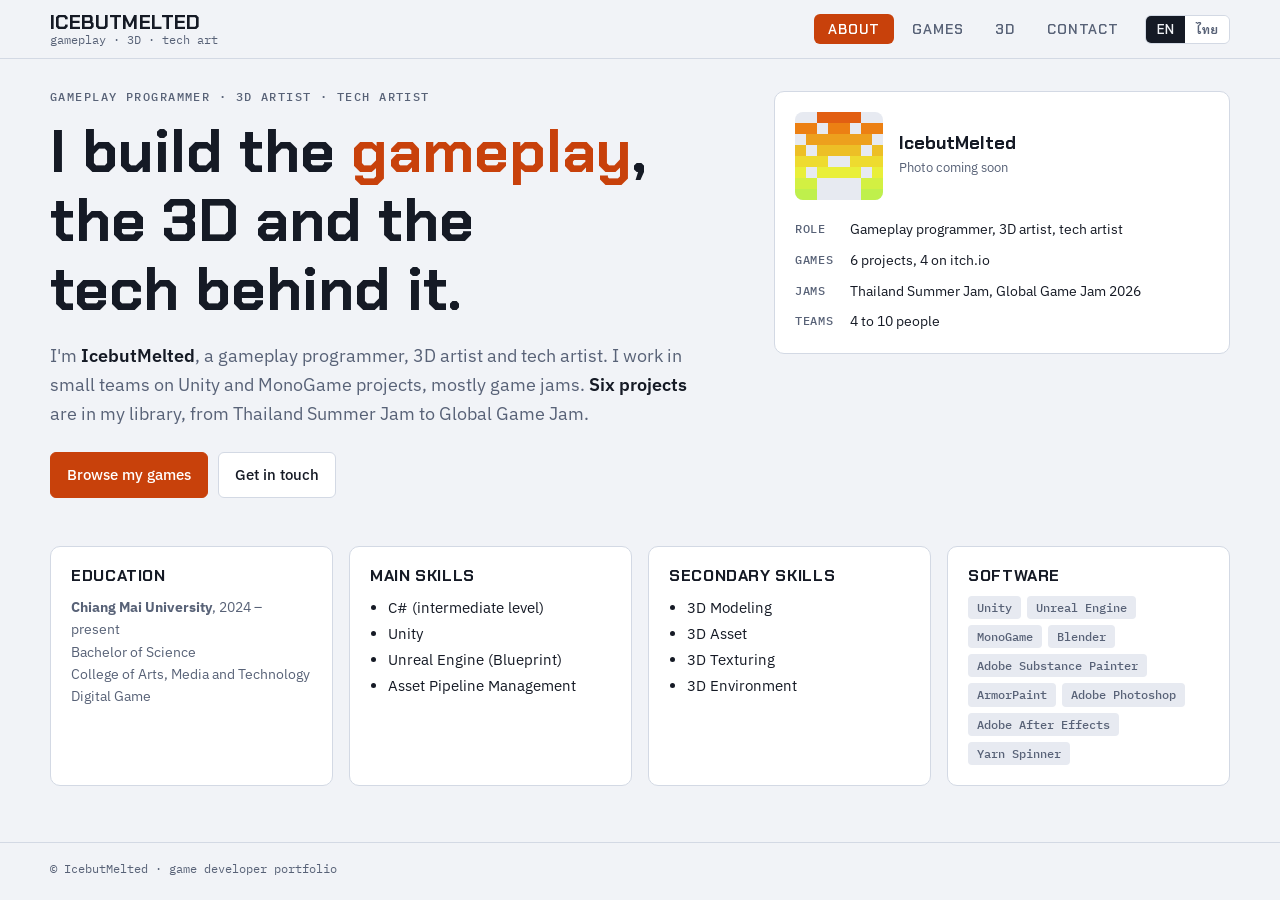
==== index.html @ e3dd101d "Add portfolio site Co-Authored-By: Claude Opus 5.5 <noreply@anthropic.com>" ====
<!doctype html>
<html lang="en">
<head>
<meta charset="utf-8">
<meta name="viewport" content="width=device-width, initial-scale=1, viewport-fit=cover">
<title>IcebutMelted | Game Developer Portfolio</title>
<meta name="description" content="Portfolio of IcebutMelted: gameplay programmer, 3D artist and tech artist.">
<link rel="preconnect" href="https://fonts.googleapis.com">
<link rel="stylesheet" href="https://fonts.googleapis.com/css2?family=Chakra+Petch:wght@500;600;700&family=IBM+Plex+Sans:wght@400;500;600&family=IBM+Plex+Sans+Thai:wght@400;500;600&family=IBM+Plex+Mono:wght@400;500&display=swap">
<link rel="stylesheet" href="css/style.css">
</head>
<body>
<header class="top">
  <div class="wrap">
    <a class="brand" href="#about" data-go="about"><b>ICEBUTMELTED</b><span data-i="brandSub"></span></a>
    <div class="navwrap">
      <nav aria-label="Sections">
        <a href="#about" data-go="about" data-i="nav_about"></a>
        <a href="#games" data-go="games" data-i="nav_games"></a>
        <a href="#3d" data-go="3d" data-i="nav_3d"></a>
        <a href="#contact" data-go="contact" data-i="nav_contact"></a>
      </nav>
      <div class="lang" role="group" aria-label="Language">
        <button data-lang="en" aria-pressed="true">EN</button>
        <button data-lang="th" aria-pressed="false">ไทย</button>
      </div>
    </div>
  </div>
</header>

<main class="wrap">

  <section id="view-about" aria-label="About">
    <div class="about">
      <div>
        <div class="eyebrow" data-i="aboutEyebrow"></div>
        <h1 data-ih="aboutH1"></h1>
        <p class="lead" data-ih="aboutLead"></p>
        <div class="cta">
          <a class="btn primary" href="#games" data-go="games" data-i="ctaGames"></a>
          <a class="btn" href="#contact" data-go="contact" data-i="ctaContact"></a>
        </div>
      </div>
      <aside class="card">
        <div class="avatar">
          <svg id="avatar" viewBox="0 0 8 8" shape-rendering="crispEdges" role="img" aria-label="Pixel avatar placeholder"></svg>
          <div><b>IcebutMelted</b><span data-i="avatarNote"></span></div>
        </div>
        <dl class="facts">
          <dt data-i="fRole"></dt><dd data-i="fRoleV"></dd>
          <dt data-i="fGames"></dt><dd data-i="fGamesV"></dd>
          <dt data-i="fJams"></dt><dd data-i="fJamsV"></dd>
          <dt data-i="fTeams"></dt><dd data-i="fTeamsV"></dd>
        </dl>
      </aside>
      <div class="skills">
        <div class="card"><h3 data-i="skEdu"></h3><p class="edu" data-ih="eduV"></p></div>
        <div class="card"><h3 data-i="skMain"></h3><ul class="sk"><li data-i="skCs"></li><li>Unity</li><li data-i="skUE"></li><li>Asset Pipeline Management</li></ul></div>
        <div class="card"><h3 data-i="skSecond"></h3><ul class="sk"><li>3D Modeling</li><li>3D Asset</li><li>3D Texturing</li><li>3D Environment</li></ul></div>
        <div class="card"><h3 data-i="skSoft"></h3><div class="chips"><span class="chip">Unity</span><span class="chip">Unreal Engine</span><span class="chip">MonoGame</span><span class="chip">Blender</span><span class="chip">Adobe Substance Painter</span><span class="chip">ArmorPaint</span><span class="chip">Adobe Photoshop</span><span class="chip">Adobe After Effects</span><span class="chip">Yarn Spinner</span></div></div>
      </div>
    </div>
  </section>

  <section id="view-games" aria-label="Games" hidden>
    <div class="lib">
      <aside class="side" aria-label="Game library">
        <div class="search"><input id="q" type="search" data-ph="search" aria-label="Search library"></div>
        <h4 data-i="sideLibrary"></h4>
        <ul id="side-top"></ul>
        <h4 data-i="sideGames"></h4>
        <ul id="side-list"></ul>
      </aside>
      <div id="pane"></div>
    </div>
  </section>

  <section id="view-3d" aria-label="3D" hidden>
    <div class="pane-head">
      <div><div class="eyebrow" data-i="galEyebrow"></div><h2 data-i="galTitle"></h2></div>
    </div>
    <div class="gallery" id="gallery"></div>
  </section>

  <section id="view-contact" aria-label="Contact" hidden>
    <div class="contact">
      <div class="eyebrow" data-i="nav_contact"></div>
      <h1 data-i="ctH1"></h1>
      <p class="lead" data-i="ctLead"></p>
      <div class="mail"><span class="lab" data-i="ctPhone"></span><code id="c-phone">(+66) 0884324301</code><button class="btn" data-copy="c-phone" data-i="copy"></button></div>
      <div class="mail"><span class="lab" data-i="ctEmail"></span><code id="c-email">ice.pu2014@gmail.com</code><button class="btn" data-copy="c-email" data-i="copy"></button></div>
      <p id="copy-note" role="status" style="margin:0 0 8px;color:var(--muted);font-size:13px;min-height:1.4em"></p>
      <div class="links">
        <a href="https://icebutmelted.itch.io" target="_blank" rel="noopener"><b>itch.io · IcebutMelted</b><span>icebutmelted.itch.io</span></a>
        <a href="https://dxrksom.itch.io" target="_blank" rel="noopener"><b data-i="ctTeam"></b><span>dxrksom.itch.io</span></a>
      </div>
    </div>
  </section>

</main>
<footer><div class="wrap" data-i="footer"></div></footer>

<script src="js/i18n.js"></script>
<script src="js/games.js"></script>
<script src="js/works.js"></script>
<script src="js/main.js"></script>
</body>
</html>
---- css/style.css ----
/* Layout: sticky top tab bar; Games tab is a Steam-style library (left list + main pane); 3D tab is a model stage with controls. */
:root{
  --bg:#f1f3f7; --panel:#ffffff; --panel2:#e7eaf1; --line:#d3d9e4;
  --fg:#151a25; --muted:#586277; --accent:#c8410b; --accent-fg:#ffffff; --good:#12703a; --warn:#8a5a00;
  --display:"Chakra Petch","Segoe UI",system-ui,sans-serif;
  --body:"IBM Plex Sans","IBM Plex Sans Thai","Segoe UI",system-ui,sans-serif;
  --mono:"IBM Plex Mono","IBM Plex Sans Thai",ui-monospace,Menlo,Consolas,monospace;
}
@media (prefers-color-scheme: dark){:root:not([data-theme="light"]){
  --bg:#0e1219; --panel:#161c27; --panel2:#1e2634; --line:#2a3445;
  --fg:#e6ebf4; --muted:#9aa6ba; --accent:#ff7d45; --accent-fg:#1c0e05; --good:#5fd08a; --warn:#f0b955; color-scheme:dark}}
:root[data-theme="dark"]{
  --bg:#0e1219; --panel:#161c27; --panel2:#1e2634; --line:#2a3445;
  --fg:#e6ebf4; --muted:#9aa6ba; --accent:#ff7d45; --accent-fg:#1c0e05; --good:#5fd08a; --warn:#f0b955; color-scheme:dark}

*{box-sizing:border-box}
html,body{min-height:100%}
body{background:var(--bg);color:var(--fg);font:15px/1.6 var(--body);padding-inline:16px}
button,input{font:inherit;color:inherit}
a{color:inherit}
:focus-visible{outline:2px solid var(--accent);outline-offset:2px}
.wrap{max-width:1180px;margin-inline:auto}
h1,h2,h3{font-family:var(--display);line-height:1.15;margin:0;text-wrap:balance}
.eyebrow{font:500 12px/1 var(--mono);letter-spacing:.12em;text-transform:uppercase;color:var(--muted)}
.btn{display:inline-flex;align-items:center;gap:8px;padding:10px 16px;border-radius:6px;border:1px solid var(--line);background:var(--panel);cursor:pointer;text-decoration:none;font-weight:500}
.btn:hover{border-color:var(--accent)}
.btn.primary{background:var(--accent);color:var(--accent-fg);border-color:var(--accent)}
.btn.primary:hover{filter:brightness(1.08)}
.chip{display:inline-block;padding:2px 9px;border-radius:4px;background:var(--panel2);font:500 12px/1.6 var(--mono);color:var(--muted)}

/* top bar */
.top{position:sticky;top:env(safe-area-inset-top,0px);z-index:10;background:var(--bg);border-bottom:1px solid var(--line);margin-inline:-16px;padding-inline:16px}
.top .wrap{display:flex;flex-wrap:wrap;align-items:center;justify-content:space-between;gap:8px 24px;padding-block:12px}
.brand{display:flex;flex-direction:column;gap:2px;text-decoration:none}
.brand b{font:700 20px/1 var(--display);letter-spacing:.02em}
.brand span{font:400 12px/1 var(--mono);color:var(--muted)}
nav{display:flex;gap:4px;flex-wrap:wrap}
nav a{padding:8px 14px;border-radius:6px;text-decoration:none;font:600 14px/1 var(--display);letter-spacing:.06em;text-transform:uppercase;color:var(--muted)}
nav a:hover{color:var(--fg);background:var(--panel2)}
nav a[aria-current="page"]{color:var(--accent-fg);background:var(--accent)}
main{padding-block:32px 56px}
section[hidden]{display:none}

/* about */
.about{display:grid;grid-template-columns:minmax(0,1.5fr) minmax(0,1fr);gap:40px;align-items:start}
.about h1{font-size:clamp(34px,6vw,60px);margin-block:14px 18px}
.about h1 em{font-style:normal;color:var(--accent)}
.lead{font-size:18px;max-width:60ch;color:var(--muted)}
.lead strong{color:var(--fg);font-weight:600}
.cta{display:flex;flex-wrap:wrap;gap:10px;margin-top:24px}
.card{background:var(--panel);border:1px solid var(--line);border-radius:10px;padding:20px}
.avatar{display:flex;gap:16px;align-items:center;margin-bottom:18px}
.avatar svg{width:88px;height:88px;border-radius:8px;flex:none;background:var(--panel2)}
.avatar b{font:700 18px/1.2 var(--display);display:block}
.avatar span{color:var(--muted);font-size:13px}
dl.facts{margin:0;display:grid;grid-template-columns:auto 1fr;gap:8px 16px;font-size:14px}
dl.facts dt{color:var(--muted);font:500 12px/1.9 var(--mono);text-transform:uppercase;letter-spacing:.06em}
dl.facts dd{margin:0;min-width:0}
.skills{grid-column:1/-1;display:grid;grid-template-columns:repeat(auto-fit,minmax(240px,1fr));gap:16px;margin-top:8px}
.skills h3{font-size:16px;margin-bottom:10px;letter-spacing:.04em;text-transform:uppercase}
.skills .chips{display:flex;flex-wrap:wrap;gap:6px}
.skills p{margin:0 0 12px;color:var(--muted);font-size:14px}

/* library */
.lib{display:grid;grid-template-columns:280px minmax(0,1fr);gap:20px;align-items:start}
.side{background:var(--panel);border:1px solid var(--line);border-radius:10px;overflow:hidden;position:sticky;top:calc(env(safe-area-inset-top,0px) + 76px)}
.side .search{padding:12px;border-bottom:1px solid var(--line)}
.side input{width:100%;padding:8px 10px;border-radius:6px;border:1px solid var(--line);background:var(--bg)}
.side h4{margin:0;padding:12px 14px 6px;font:500 11px/1 var(--mono);letter-spacing:.12em;text-transform:uppercase;color:var(--muted)}
.side ul{list-style:none;margin:0;padding:0 6px 8px}
.side li button{display:flex;align-items:center;gap:10px;width:100%;text-align:left;padding:7px 8px;border:0;border-radius:6px;background:none;cursor:pointer;min-width:0}
.side li button:hover{background:var(--panel2)}
.side li button[aria-current="true"]{background:var(--panel2);box-shadow:inset 0 0 0 1px var(--line)}
.side .ico{width:34px;height:34px;border-radius:5px;overflow:hidden;flex:none;background:var(--panel2);display:grid;place-items:center;font:700 12px var(--display)}
.side .ico svg{width:100%;height:100%;display:block}
.side .nm{min-width:0;flex:1;white-space:nowrap;overflow:hidden;text-overflow:ellipsis;font-weight:500}
.dot{width:8px;height:8px;border-radius:50%;flex:none;background:var(--muted)}
.dot.released{background:var(--good)}.dot.dev{background:var(--warn)}
.pane-head{display:flex;flex-wrap:wrap;align-items:end;justify-content:space-between;gap:12px;margin-bottom:16px}
.pane-head h2{font-size:28px}
.filters{display:flex;flex-wrap:wrap;gap:6px}
.filters button{padding:6px 12px;border-radius:999px;border:1px solid var(--line);background:var(--panel);cursor:pointer;font-size:13px}
.filters button[aria-pressed="true"]{background:var(--fg);color:var(--bg);border-color:var(--fg)}
.grid{display:grid;grid-template-columns:repeat(auto-fill,minmax(250px,1fr));gap:14px}
.gcard{display:flex;flex-direction:column;text-align:left;padding:0;border:1px solid var(--line);border-radius:10px;overflow:hidden;background:var(--panel);cursor:pointer;min-width:0}
.gcard:hover{border-color:var(--accent)}
.gcard .art{aspect-ratio:460/215;max-width:100%;display:block;overflow:hidden}
.gcard .art svg{width:100%;height:100%;display:block}
.gcard .meta{padding:12px 14px 14px;display:flex;flex-direction:column;gap:6px;min-width:0}
.gcard h3{font-size:18px}
.gcard p{margin:0;color:var(--muted);font-size:13px}
.status{display:inline-flex;align-items:center;gap:6px;font:500 12px/1 var(--mono);color:var(--muted)}
.empty{padding:32px;text-align:center;color:var(--muted);border:1px dashed var(--line);border-radius:10px}

/* game detail */
.crumb{display:flex;gap:8px;align-items:center;margin-bottom:14px;font-size:13px;color:var(--muted)}
.crumb button{border:0;background:none;padding:0;cursor:pointer;color:var(--accent);text-decoration:underline}
.gcard .art img,.side .ico img,.hero img{width:100%;height:100%;object-fit:cover;display:block}
.hero.has-img{aspect-ratio:12/5;max-height:none}
.hero.has-img img{position:absolute;inset:0}
.titleblock{margin-top:16px}
.titleblock h2{font-size:clamp(26px,4.5vw,40px)}
.titleblock p{margin:4px 0 0;color:var(--muted)}
.shots-wrap{margin-top:28px}
.shots-wrap h3{font-size:14px;letter-spacing:.08em;text-transform:uppercase;color:var(--muted);margin:0 0 10px}
.shots img{width:100%;height:100%;object-fit:cover;display:block}
.hero{position:relative;border-radius:10px;overflow:hidden;aspect-ratio:460/215;max-height:360px;width:100%;background:var(--panel2)}
.hero svg{position:absolute;inset:0;width:100%;height:100%}
.hero .ov{position:absolute;inset:auto 0 0 0;padding:48px 20px 18px;background:linear-gradient(transparent,rgba(5,8,14,.82));color:#fff}
.hero .ov h2{font-size:clamp(26px,4.5vw,42px)}
.hero .ov p{margin:4px 0 0;color:rgba(255,255,255,.82)}
.detail{display:grid;grid-template-columns:minmax(0,1fr) 280px;gap:20px;margin-top:18px;align-items:start}
.detail h3{font-size:14px;letter-spacing:.08em;text-transform:uppercase;color:var(--muted);margin:22px 0 8px}
.detail h3:first-child{margin-top:0}
.detail .desc{max-width:65ch}
.detail ul.feat{margin:0;padding-left:18px;max-width:65ch}
.detail ul.feat li{margin-bottom:4px}
.shots{display:grid;grid-template-columns:repeat(3,minmax(0,1fr));gap:10px}
.shots div{aspect-ratio:16/9;border-radius:8px;overflow:hidden;background:var(--panel2)}
.shots svg{width:100%;height:100%;display:block}
.info{display:flex;flex-direction:column;gap:14px}
.info .btns{display:flex;flex-direction:column;gap:8px}
.info .btn{justify-content:center}

/* 3d */
.d3{display:grid;grid-template-columns:minmax(0,1fr) 300px;gap:20px;align-items:start}
.stage{position:relative;aspect-ratio:4/3;max-height:640px;width:100%;border:1px solid var(--line);border-radius:10px;overflow:hidden;background:radial-gradient(ellipse at 50% 35%,var(--panel2),var(--panel) 75%);touch-action:pan-y;cursor:grab}
.stage:active{cursor:grabbing}
.stage canvas{display:block;width:100%;height:100%}
.stage .hint{position:absolute;left:12px;bottom:10px;font:400 12px var(--mono);color:var(--muted);pointer-events:none}
.stage .fail{position:absolute;inset:0;display:grid;place-items:center;padding:24px;text-align:center;color:var(--muted)}
.d3 .side-col{display:flex;flex-direction:column;gap:14px}
.tabs{display:flex;flex-direction:column;gap:6px}
.tabs button{text-align:left;padding:10px 12px;border-radius:8px;border:1px solid var(--line);background:var(--panel);cursor:pointer}
.tabs button[aria-pressed="true"]{border-color:var(--accent);box-shadow:inset 0 0 0 1px var(--accent)}
.tabs b{display:block;font-family:var(--display);font-size:16px}
.tabs span{font-size:13px;color:var(--muted)}
.toggles{display:flex;flex-wrap:wrap;gap:8px}
.toggles button[aria-pressed="true"]{background:var(--fg);color:var(--bg);border-color:var(--fg)}
.stat{display:grid;grid-template-columns:1fr auto;gap:6px 12px;font-size:14px;margin:0}
.stat dt{color:var(--muted)} .stat dd{margin:0;font-family:var(--mono);font-variant-numeric:tabular-nums}

.gallery{display:grid;grid-template-columns:repeat(auto-fill,minmax(260px,1fr));gap:16px}
.work{margin:0;display:flex;flex-direction:column;gap:10px;min-width:0}
.work .ph{aspect-ratio:4/3;max-width:100%;border:1px dashed var(--line);border-radius:10px;background:var(--panel);display:grid;place-items:center;color:var(--muted);font:500 12px var(--mono);letter-spacing:.08em;text-transform:uppercase}
.work figcaption{display:flex;flex-wrap:wrap;align-items:center;gap:4px 10px}
.work figcaption b{font:600 16px var(--display);flex-basis:100%}
.work figcaption span:not(.chip){color:var(--muted);font-size:13px}
.skills ul.sk{margin:0;padding-left:18px}
.skills ul.sk li{margin-bottom:2px}
.skills .edu{margin:0;font-size:14px}
.mail .lab{flex:0 0 64px;font:500 12px var(--mono);letter-spacing:.08em;text-transform:uppercase;color:var(--muted)}
.mail code{font-size:16px}
/* contact */
.contact{max-width:720px}
.contact h1{font-size:clamp(30px,5vw,48px);margin-block:12px 12px}
.mail{display:flex;flex-wrap:wrap;align-items:center;gap:10px;margin-block:20px}
.mail code{font:500 18px var(--mono);padding:10px 14px;background:var(--panel);border:1px solid var(--line);border-radius:6px;user-select:all;overflow-wrap:anywhere}
.links{display:grid;grid-template-columns:repeat(auto-fit,minmax(200px,1fr));gap:12px;margin-top:20px}
.links a{display:flex;flex-direction:column;gap:2px;padding:14px 16px;border:1px solid var(--line);border-radius:10px;background:var(--panel);text-decoration:none}
.links a:hover{border-color:var(--accent)}
.links b{font:600 16px var(--display)}
.links span{font-size:13px;color:var(--muted);overflow-wrap:anywhere}
footer{border-top:1px solid var(--line);margin-inline:-16px;padding:18px 16px;color:var(--muted);font:400 12px var(--mono)}

@media (max-width:860px){
  .about,.detail,.d3{grid-template-columns:minmax(0,1fr)}
  .lib{grid-template-columns:minmax(0,1fr)}
  .side{position:static}
  .side ul{display:flex;overflow-x:auto;padding:0 8px 10px;gap:4px}
  .side li{flex:none;width:180px}
  .shots{grid-template-columns:repeat(2,minmax(0,1fr))}
}
@media (prefers-reduced-motion: reduce){*{scroll-behavior:auto!important;transition:none!important}}
.navwrap{display:flex;flex-wrap:wrap;align-items:center;gap:8px 12px}
.lang{display:flex;border:1px solid var(--line);border-radius:6px;overflow:hidden}
.lang button{border:0;background:var(--panel);padding:7px 11px;cursor:pointer;font:600 13px/1 var(--display);color:var(--muted)}
.lang button[aria-pressed="true"]{background:var(--fg);color:var(--bg)}
html[lang="th"] *{letter-spacing:normal!important}
html[lang="th"] body{line-height:1.7}

/* Reset needed outside the artifact viewer */
html{color-scheme:light}
body{margin:0}
[hidden]{display:none!important}
img{max-width:100%}
.ph img{width:100%;height:100%;object-fit:cover;display:block;border-radius:inherit}
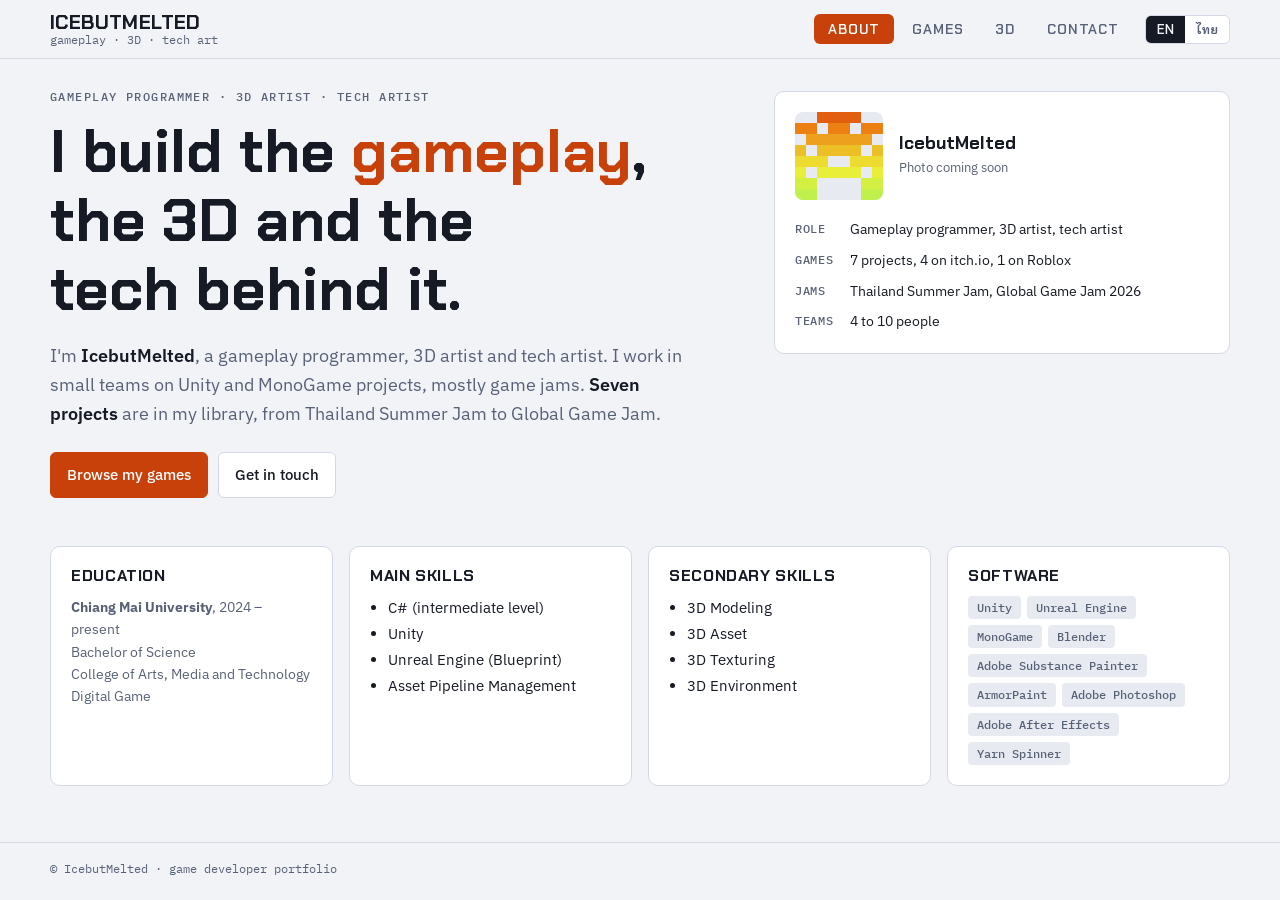
==== commit 06a5fb22: "Game page: screenshots under the banner, click any image to view it full size Co-Authored-By: Claude" ====
--- a/index.html
+++ b/index.html
@@ -100,6 +100,7 @@
 </main>
 <footer><div class="wrap" data-i="footer"></div></footer>
 
+<dialog id="viewer"><img alt=""></dialog>
 <script src="js/i18n.js"></script>
 <script src="js/games.js"></script>
 <script src="js/works.js"></script>
--- a/css/style.css
+++ b/css/style.css
@@ -99,9 +99,12 @@
 .hero.has-img{aspect-ratio:12/5;max-height:none}
 .hero.has-img img{position:absolute;inset:0}
 .titleblock{margin-top:16px}
+#viewer{padding:0;border:0;background:none;max-width:96vw;max-height:94vh;cursor:zoom-out}
+#viewer::backdrop{background:rgba(5,8,14,.88)}
+#viewer img{display:block;max-width:96vw;max-height:94vh;object-fit:contain}
 .titleblock h2{font-size:clamp(26px,4.5vw,40px)}
 .titleblock p{margin:4px 0 0;color:var(--muted)}
-.shots-wrap{margin-top:28px}
+.shots-wrap{margin-top:20px}
 .shots-wrap h3{font-size:14px;letter-spacing:.08em;text-transform:uppercase;color:var(--muted);margin:0 0 10px}
 .shots img{width:100%;height:100%;object-fit:cover;display:block}
 .hero{position:relative;border-radius:10px;overflow:hidden;aspect-ratio:460/215;max-height:360px;width:100%;background:var(--panel2)}
@@ -115,8 +118,11 @@
 .detail .desc{max-width:65ch}
 .detail ul.feat{margin:0;padding-left:18px;max-width:65ch}
 .detail ul.feat li{margin-bottom:4px}
+.did-shots{display:flex;flex-wrap:wrap;gap:8px;margin:10px 0 14px}
+.did-shots button{display:block;max-width:100%;padding:0;border:0;background:none;cursor:zoom-in}
+.did-shots img{display:block;max-width:100%;height:auto;border-radius:6px;border:1px solid var(--line)}
 .shots{display:grid;grid-template-columns:repeat(3,minmax(0,1fr));gap:10px}
-.shots div{aspect-ratio:16/9;border-radius:8px;overflow:hidden;background:var(--panel2)}
+.shots button{aspect-ratio:16/9;border-radius:8px;overflow:hidden;background:var(--panel2);padding:0;border:0;cursor:zoom-in}
 .shots svg{width:100%;height:100%;display:block}
 .info{display:flex;flex-direction:column;gap:14px}
 .info .btns{display:flex;flex-direction:column;gap:8px}
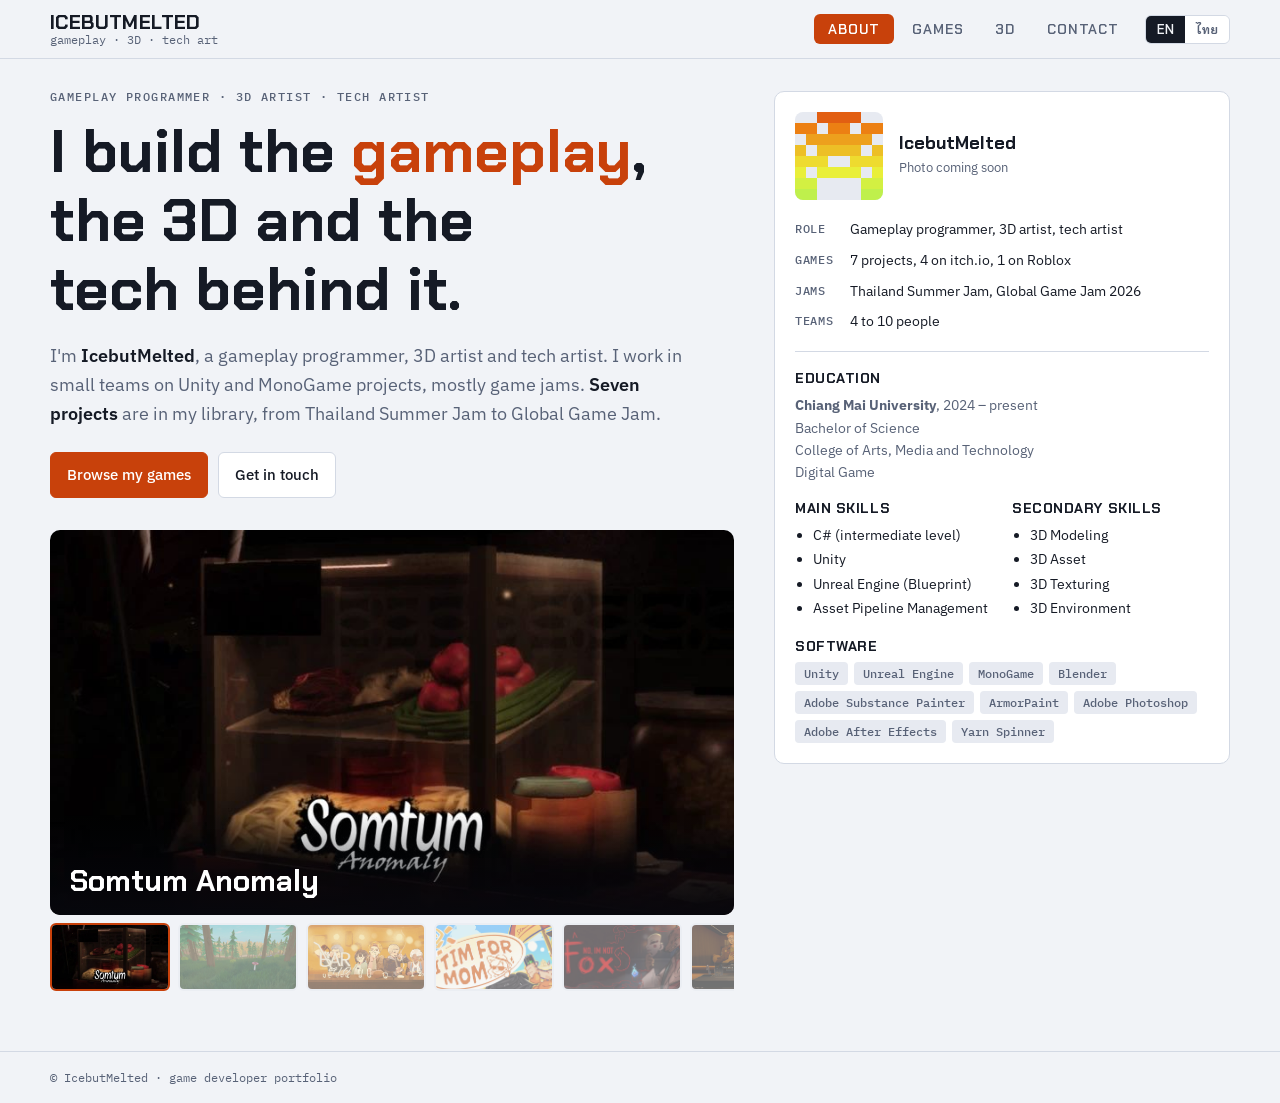
==== commit f6b15e2c: "Site: one HTML file per page, home cover slideshow, skills in profile card - Split index.html into i" ====
--- a/index.html
+++ b/index.html
@@ -9,16 +9,16 @@
 <link rel="stylesheet" href="https://fonts.googleapis.com/css2?family=Chakra+Petch:wght@500;600;700&family=IBM+Plex+Sans:wght@400;500;600&family=IBM+Plex+Sans+Thai:wght@400;500;600&family=IBM+Plex+Mono:wght@400;500&display=swap">
 <link rel="stylesheet" href="css/style.css">
 </head>
-<body>
+<body data-page="about">
 <header class="top">
   <div class="wrap">
-    <a class="brand" href="#about" data-go="about"><b>ICEBUTMELTED</b><span data-i="brandSub"></span></a>
+    <a class="brand" href="index.html" data-go="about"><b>ICEBUTMELTED</b><span data-i="brandSub"></span></a>
     <div class="navwrap">
       <nav aria-label="Sections">
-        <a href="#about" data-go="about" data-i="nav_about"></a>
-        <a href="#games" data-go="games" data-i="nav_games"></a>
-        <a href="#3d" data-go="3d" data-i="nav_3d"></a>
-        <a href="#contact" data-go="contact" data-i="nav_contact"></a>
+        <a href="index.html" data-go="about" data-i="nav_about"></a>
+        <a href="games.html" data-go="games" data-i="nav_games"></a>
+        <a href="3d.html" data-go="3d" data-i="nav_3d"></a>
+        <a href="contact.html" data-go="contact" data-i="nav_contact"></a>
       </nav>
       <div class="lang" role="group" aria-label="Language">
         <button data-lang="en" aria-pressed="true">EN</button>
@@ -37,9 +37,11 @@
         <h1 data-ih="aboutH1"></h1>
         <p class="lead" data-ih="aboutLead"></p>
         <div class="cta">
-          <a class="btn primary" href="#games" data-go="games" data-i="ctaGames"></a>
-          <a class="btn" href="#contact" data-go="contact" data-i="ctaContact"></a>
+          <a class="btn primary" href="games.html" data-go="games" data-i="ctaGames"></a>
+          <a class="btn" href="contact.html" data-go="contact" data-i="ctaContact"></a>
         </div>
+        <div class="slides" id="slides"></div>
+        <div class="thumbs" id="slide-thumbs"></div>
       </div>
       <aside class="card">
         <div class="avatar">
@@ -52,48 +54,13 @@
           <dt data-i="fJams"></dt><dd data-i="fJamsV"></dd>
           <dt data-i="fTeams"></dt><dd data-i="fTeamsV"></dd>
         </dl>
+        <div class="skills">
+          <div class="wide"><h3 data-i="skEdu"></h3><p class="edu" data-ih="eduV"></p></div>
+          <div><h3 data-i="skMain"></h3><ul class="sk"><li data-i="skCs"></li><li>Unity</li><li data-i="skUE"></li><li>Asset Pipeline Management</li></ul></div>
+          <div><h3 data-i="skSecond"></h3><ul class="sk"><li>3D Modeling</li><li>3D Asset</li><li>3D Texturing</li><li>3D Environment</li></ul></div>
+          <div class="wide"><h3 data-i="skSoft"></h3><div class="chips"><span class="chip">Unity</span><span class="chip">Unreal Engine</span><span class="chip">MonoGame</span><span class="chip">Blender</span><span class="chip">Adobe Substance Painter</span><span class="chip">ArmorPaint</span><span class="chip">Adobe Photoshop</span><span class="chip">Adobe After Effects</span><span class="chip">Yarn Spinner</span></div></div>
+        </div>
       </aside>
-      <div class="skills">
-        <div class="card"><h3 data-i="skEdu"></h3><p class="edu" data-ih="eduV"></p></div>
-        <div class="card"><h3 data-i="skMain"></h3><ul class="sk"><li data-i="skCs"></li><li>Unity</li><li data-i="skUE"></li><li>Asset Pipeline Management</li></ul></div>
-        <div class="card"><h3 data-i="skSecond"></h3><ul class="sk"><li>3D Modeling</li><li>3D Asset</li><li>3D Texturing</li><li>3D Environment</li></ul></div>
-        <div class="card"><h3 data-i="skSoft"></h3><div class="chips"><span class="chip">Unity</span><span class="chip">Unreal Engine</span><span class="chip">MonoGame</span><span class="chip">Blender</span><span class="chip">Adobe Substance Painter</span><span class="chip">ArmorPaint</span><span class="chip">Adobe Photoshop</span><span class="chip">Adobe After Effects</span><span class="chip">Yarn Spinner</span></div></div>
-      </div>
-    </div>
-  </section>
-
-  <section id="view-games" aria-label="Games" hidden>
-    <div class="lib">
-      <aside class="side" aria-label="Game library">
-        <div class="search"><input id="q" type="search" data-ph="search" aria-label="Search library"></div>
-        <h4 data-i="sideLibrary"></h4>
-        <ul id="side-top"></ul>
-        <h4 data-i="sideGames"></h4>
-        <ul id="side-list"></ul>
-      </aside>
-      <div id="pane"></div>
-    </div>
-  </section>
-
-  <section id="view-3d" aria-label="3D" hidden>
-    <div class="pane-head">
-      <div><div class="eyebrow" data-i="galEyebrow"></div><h2 data-i="galTitle"></h2></div>
-    </div>
-    <div class="gallery" id="gallery"></div>
-  </section>
-
-  <section id="view-contact" aria-label="Contact" hidden>
-    <div class="contact">
-      <div class="eyebrow" data-i="nav_contact"></div>
-      <h1 data-i="ctH1"></h1>
-      <p class="lead" data-i="ctLead"></p>
-      <div class="mail"><span class="lab" data-i="ctPhone"></span><code id="c-phone">(+66) 0884324301</code><button class="btn" data-copy="c-phone" data-i="copy"></button></div>
-      <div class="mail"><span class="lab" data-i="ctEmail"></span><code id="c-email">ice.pu2014@gmail.com</code><button class="btn" data-copy="c-email" data-i="copy"></button></div>
-      <p id="copy-note" role="status" style="margin:0 0 8px;color:var(--muted);font-size:13px;min-height:1.4em"></p>
-      <div class="links">
-        <a href="https://icebutmelted.itch.io" target="_blank" rel="noopener"><b>itch.io · IcebutMelted</b><span>icebutmelted.itch.io</span></a>
-        <a href="https://dxrksom.itch.io" target="_blank" rel="noopener"><b data-i="ctTeam"></b><span>dxrksom.itch.io</span></a>
-      </div>
     </div>
   </section>
 
--- a/css/style.css
+++ b/css/style.css
@@ -26,6 +26,7 @@
 .btn:hover{border-color:var(--accent)}
 .btn.primary{background:var(--accent);color:var(--accent-fg);border-color:var(--accent)}
 .btn.primary:hover{filter:brightness(1.08)}
+.back-fab{position:fixed;z-index:9;left:calc(env(safe-area-inset-left,0px) + 16px);bottom:calc(env(safe-area-inset-bottom,0px) + 16px);box-shadow:0 4px 16px rgba(0,0,0,.35)}
 .chip{display:inline-block;padding:2px 9px;border-radius:4px;background:var(--panel2);font:500 12px/1.6 var(--mono);color:var(--muted)}
 
 /* top bar */
@@ -48,6 +49,11 @@
 .lead{font-size:18px;max-width:60ch;color:var(--muted)}
 .lead strong{color:var(--fg);font-weight:600}
 .cta{display:flex;flex-wrap:wrap;gap:10px;margin-top:24px}
+.slides{position:relative;margin-top:32px;aspect-ratio:16/9;border-radius:10px;overflow:hidden;background:var(--panel2)}
+.slides a{position:absolute;inset:0;opacity:0;visibility:hidden;transition:opacity .6s,visibility .6s}
+.slides a.on{opacity:1;visibility:visible}
+.slides img{width:100%;height:100%;object-fit:cover;display:block}
+.slides .nm{position:absolute;inset:auto 0 0 0;padding:48px 20px 16px;background:linear-gradient(transparent,rgba(5,8,14,.85));color:#fff;font:700 clamp(20px,3vw,30px)/1.2 var(--display)}
 .card{background:var(--panel);border:1px solid var(--line);border-radius:10px;padding:20px}
 .avatar{display:flex;gap:16px;align-items:center;margin-bottom:18px}
 .avatar svg{width:88px;height:88px;border-radius:8px;flex:none;background:var(--panel2)}
@@ -56,13 +62,18 @@
 dl.facts{margin:0;display:grid;grid-template-columns:auto 1fr;gap:8px 16px;font-size:14px}
 dl.facts dt{color:var(--muted);font:500 12px/1.9 var(--mono);text-transform:uppercase;letter-spacing:.06em}
 dl.facts dd{margin:0;min-width:0}
-.skills{grid-column:1/-1;display:grid;grid-template-columns:repeat(auto-fit,minmax(240px,1fr));gap:16px;margin-top:8px}
-.skills h3{font-size:16px;margin-bottom:10px;letter-spacing:.04em;text-transform:uppercase}
+.skills{display:grid;grid-template-columns:repeat(2,minmax(0,1fr));gap:16px 20px;margin-top:18px;padding-top:18px;border-top:1px solid var(--line);font-size:14px}
+.skills .wide{grid-column:1/-1}
+.skills h3{font-size:14px;margin-bottom:8px;letter-spacing:.04em;text-transform:uppercase}
 .skills .chips{display:flex;flex-wrap:wrap;gap:6px}
 .skills p{margin:0 0 12px;color:var(--muted);font-size:14px}
 
 /* library */
 .lib{display:grid;grid-template-columns:280px minmax(0,1fr);gap:20px;align-items:start}
+.lib.in-game{grid-template-columns:minmax(0,1fr);padding-bottom:64px}
+.lib.in-game .side{display:none}
+.gamepage{display:grid;grid-template-columns:280px minmax(0,1fr);gap:20px;align-items:start}
+.gamepage>.info{position:sticky;top:calc(env(safe-area-inset-top,0px) + 76px)}
 .side{background:var(--panel);border:1px solid var(--line);border-radius:10px;overflow:hidden;position:sticky;top:calc(env(safe-area-inset-top,0px) + 76px)}
 .side .search{padding:12px;border-bottom:1px solid var(--line)}
 .side input{width:100%;padding:8px 10px;border-radius:6px;border:1px solid var(--line);background:var(--bg)}
@@ -106,13 +117,19 @@
 .titleblock p{margin:4px 0 0;color:var(--muted)}
 .shots-wrap{margin-top:20px}
 .shots-wrap h3{font-size:14px;letter-spacing:.08em;text-transform:uppercase;color:var(--muted);margin:0 0 10px}
-.shots img{width:100%;height:100%;object-fit:cover;display:block}
+.shot-main{display:block;width:100%;aspect-ratio:16/9;border-radius:8px;overflow:hidden;background:var(--panel2);padding:0;border:0;cursor:zoom-in}
+.shot-main img{width:100%;height:100%;object-fit:contain;display:block}
+.thumbs{position:relative;display:flex;gap:8px;margin-top:8px;overflow-x:auto;padding-bottom:4px;scrollbar-width:thin}
+.thumbs button{flex:0 0 auto;width:120px;aspect-ratio:16/9;border-radius:6px;overflow:hidden;padding:0;border:2px solid transparent;background:var(--panel2);cursor:pointer;opacity:.55;transition:opacity .15s}
+.thumbs button:hover{opacity:.85}
+.thumbs button[aria-current="true"]{opacity:1;border-color:var(--accent)}
+.thumbs img{width:100%;height:100%;object-fit:cover;display:block}
 .hero{position:relative;border-radius:10px;overflow:hidden;aspect-ratio:460/215;max-height:360px;width:100%;background:var(--panel2)}
 .hero svg{position:absolute;inset:0;width:100%;height:100%}
 .hero .ov{position:absolute;inset:auto 0 0 0;padding:48px 20px 18px;background:linear-gradient(transparent,rgba(5,8,14,.82));color:#fff}
 .hero .ov h2{font-size:clamp(26px,4.5vw,42px)}
 .hero .ov p{margin:4px 0 0;color:rgba(255,255,255,.82)}
-.detail{display:grid;grid-template-columns:minmax(0,1fr) 280px;gap:20px;margin-top:18px;align-items:start}
+.detail{margin-top:18px}
 .detail h3{font-size:14px;letter-spacing:.08em;text-transform:uppercase;color:var(--muted);margin:22px 0 8px}
 .detail h3:first-child{margin-top:0}
 .detail .desc{max-width:65ch}
@@ -120,10 +137,8 @@
 .detail ul.feat li{margin-bottom:4px}
 .did-shots{display:flex;flex-wrap:wrap;gap:8px;margin:10px 0 14px}
 .did-shots button{display:block;max-width:100%;padding:0;border:0;background:none;cursor:zoom-in}
+.did-shots video{display:block;flex:1 1 100%;min-width:0;border-radius:6px;border:1px solid var(--line)}
 .did-shots img{display:block;max-width:100%;height:auto;border-radius:6px;border:1px solid var(--line)}
-.shots{display:grid;grid-template-columns:repeat(3,minmax(0,1fr));gap:10px}
-.shots button{aspect-ratio:16/9;border-radius:8px;overflow:hidden;background:var(--panel2);padding:0;border:0;cursor:zoom-in}
-.shots svg{width:100%;height:100%;display:block}
 .info{display:flex;flex-direction:column;gap:14px}
 .info .btns{display:flex;flex-direction:column;gap:8px}
 .info .btn{justify-content:center}
@@ -170,12 +185,12 @@
 footer{border-top:1px solid var(--line);margin-inline:-16px;padding:18px 16px;color:var(--muted);font:400 12px var(--mono)}
 
 @media (max-width:860px){
-  .about,.detail,.d3{grid-template-columns:minmax(0,1fr)}
+  .about,.gamepage,.d3{grid-template-columns:minmax(0,1fr)}
+  .gamepage>.info{position:static}
   .lib{grid-template-columns:minmax(0,1fr)}
   .side{position:static}
   .side ul{display:flex;overflow-x:auto;padding:0 8px 10px;gap:4px}
   .side li{flex:none;width:180px}
-  .shots{grid-template-columns:repeat(2,minmax(0,1fr))}
 }
 @media (prefers-reduced-motion: reduce){*{scroll-behavior:auto!important;transition:none!important}}
 .navwrap{display:flex;flex-wrap:wrap;align-items:center;gap:8px 12px}
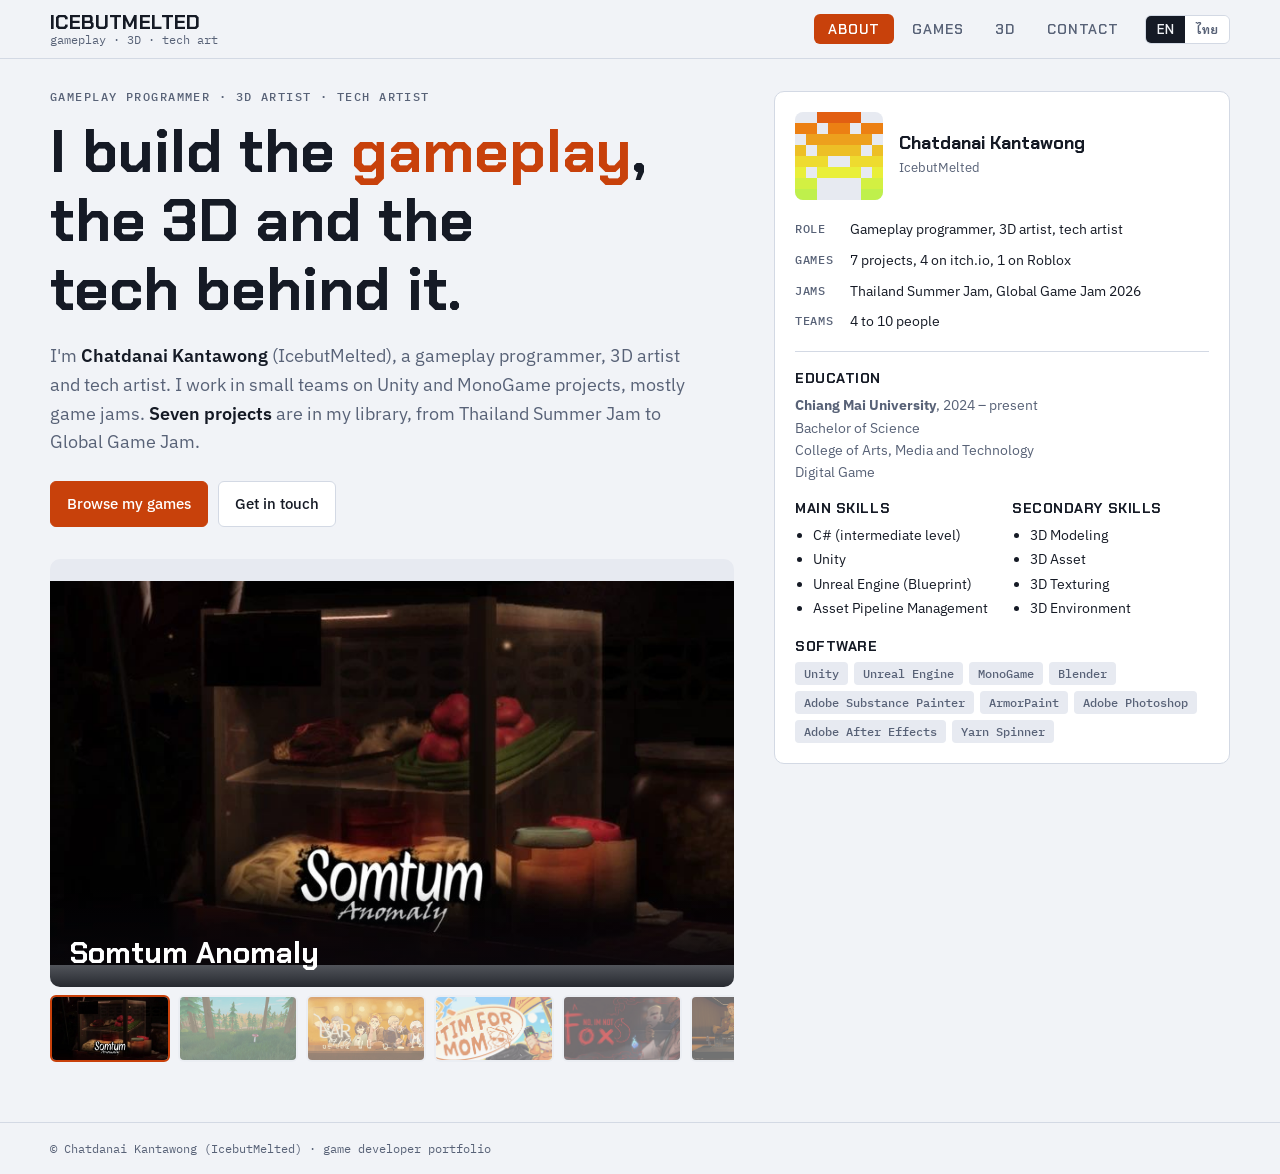
==== commit 76f99b37: "About: real name, profile first on mobile, uncropped 16:10 slideshow - Show Chatdanai Kantawong / ฉั" ====
--- a/index.html
+++ b/index.html
@@ -46,7 +46,7 @@
       <aside class="card">
         <div class="avatar">
           <svg id="avatar" viewBox="0 0 8 8" shape-rendering="crispEdges" role="img" aria-label="Pixel avatar placeholder"></svg>
-          <div><b>IcebutMelted</b><span data-i="avatarNote"></span></div>
+          <div><b data-i="realName"></b><span>IcebutMelted</span></div>
         </div>
         <dl class="facts">
           <dt data-i="fRole"></dt><dd data-i="fRoleV"></dd>
--- a/css/style.css
+++ b/css/style.css
@@ -49,10 +49,12 @@
 .lead{font-size:18px;max-width:60ch;color:var(--muted)}
 .lead strong{color:var(--fg);font-weight:600}
 .cta{display:flex;flex-wrap:wrap;gap:10px;margin-top:24px}
-.slides{position:relative;margin-top:32px;aspect-ratio:16/9;border-radius:10px;overflow:hidden;background:var(--panel2)}
-.slides a{position:absolute;inset:0;opacity:0;visibility:hidden;transition:opacity .6s,visibility .6s}
+.slides{position:relative;margin-top:32px;aspect-ratio:16/10;border-radius:10px;overflow:hidden;background:var(--panel2)}
+.slides a{position:absolute;inset:0;overflow:hidden;opacity:0;visibility:hidden;transition:opacity .6s,visibility .6s}
 .slides a.on{opacity:1;visibility:visible}
-.slides img{width:100%;height:100%;object-fit:cover;display:block}
+/* whole cover shown uncropped; a blurred copy fills the bars around wide covers */
+.slides a::before{content:"";position:absolute;inset:-24px;background:var(--bg) center/cover;filter:blur(20px) brightness(.5)}
+.slides img{position:relative;width:100%;height:100%;object-fit:contain;object-position:center!important;display:block}
 .slides .nm{position:absolute;inset:auto 0 0 0;padding:48px 20px 16px;background:linear-gradient(transparent,rgba(5,8,14,.85));color:#fff;font:700 clamp(20px,3vw,30px)/1.2 var(--display)}
 .card{background:var(--panel);border:1px solid var(--line);border-radius:10px;padding:20px}
 .avatar{display:flex;gap:16px;align-items:center;margin-bottom:18px}
@@ -186,6 +188,7 @@
 
 @media (max-width:860px){
   .about,.gamepage,.d3{grid-template-columns:minmax(0,1fr)}
+  .about > aside{order:-1}
   .gamepage>.info{position:static}
   .lib{grid-template-columns:minmax(0,1fr)}
   .side{position:static}
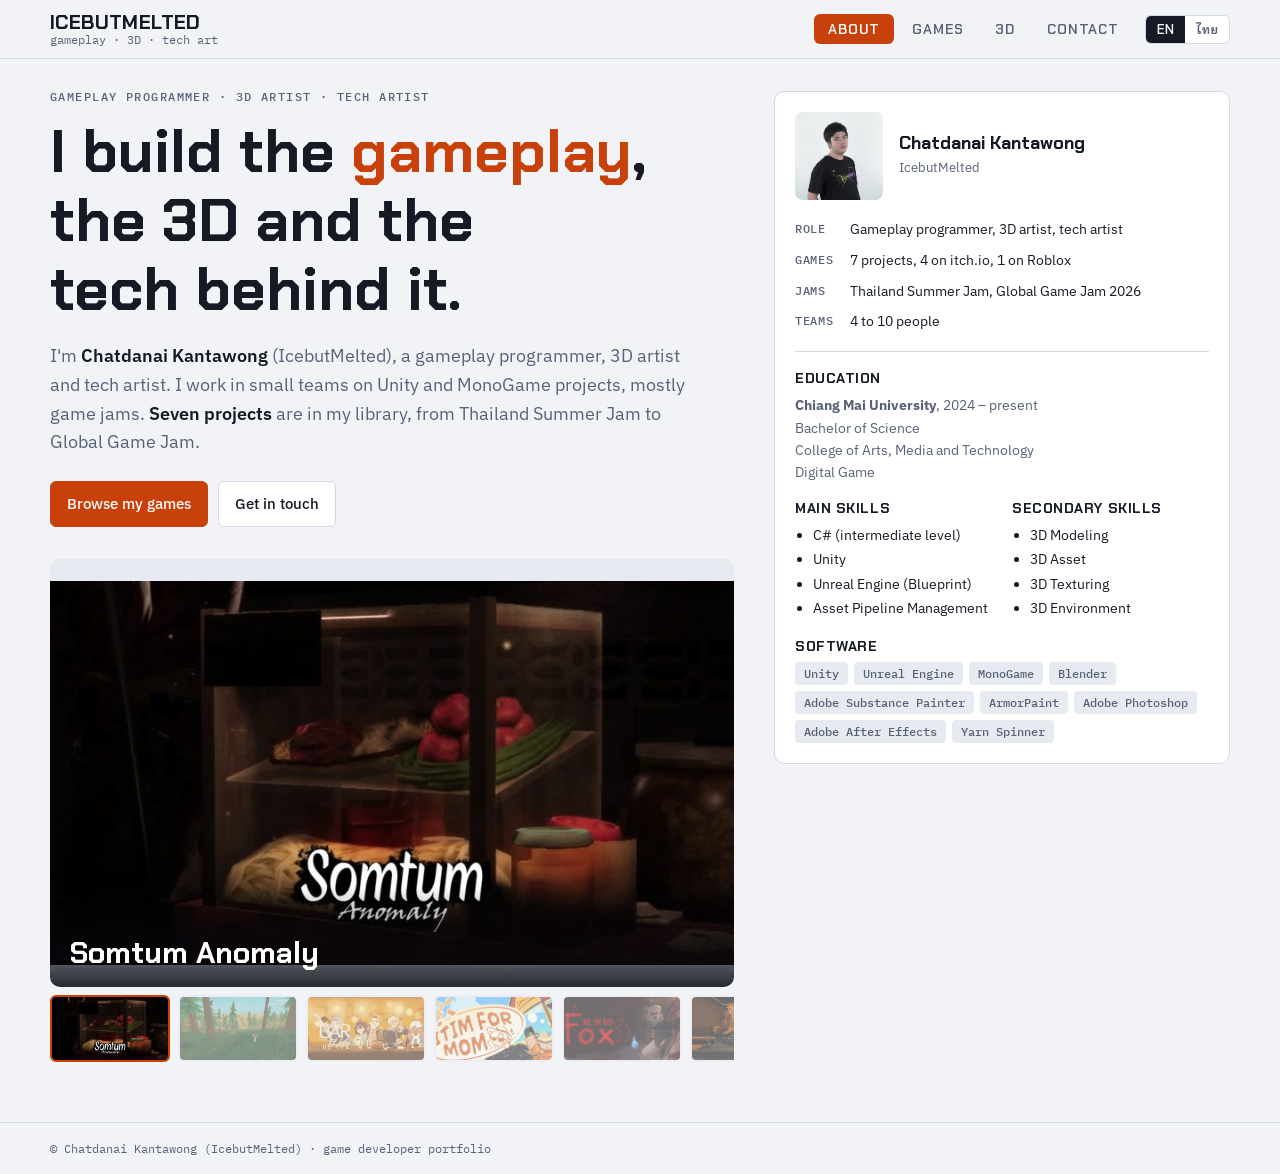
==== commit ea837c0f: "Profile card: real photo replaces pixel avatar placeholder Co-Authored-By: Claude Opus 5.5 <noreply@" ====
--- a/index.html
+++ b/index.html
@@ -45,7 +45,7 @@
       </div>
       <aside class="card">
         <div class="avatar">
-          <svg id="avatar" viewBox="0 0 8 8" shape-rendering="crispEdges" role="img" aria-label="Pixel avatar placeholder"></svg>
+          <img src="assets/profile.jpg" alt="Chatdanai Kantawong">
           <div><b data-i="realName"></b><span>IcebutMelted</span></div>
         </div>
         <dl class="facts">
--- a/css/style.css
+++ b/css/style.css
@@ -58,7 +58,7 @@
 .slides .nm{position:absolute;inset:auto 0 0 0;padding:48px 20px 16px;background:linear-gradient(transparent,rgba(5,8,14,.85));color:#fff;font:700 clamp(20px,3vw,30px)/1.2 var(--display)}
 .card{background:var(--panel);border:1px solid var(--line);border-radius:10px;padding:20px}
 .avatar{display:flex;gap:16px;align-items:center;margin-bottom:18px}
-.avatar svg{width:88px;height:88px;border-radius:8px;flex:none;background:var(--panel2)}
+.avatar img{width:88px;height:88px;border-radius:8px;flex:none;object-fit:cover;object-position:50% 20%;background:var(--panel2)}
 .avatar b{font:700 18px/1.2 var(--display);display:block}
 .avatar span{color:var(--muted);font-size:13px}
 dl.facts{margin:0;display:grid;grid-template-columns:auto 1fr;gap:8px 16px;font-size:14px}
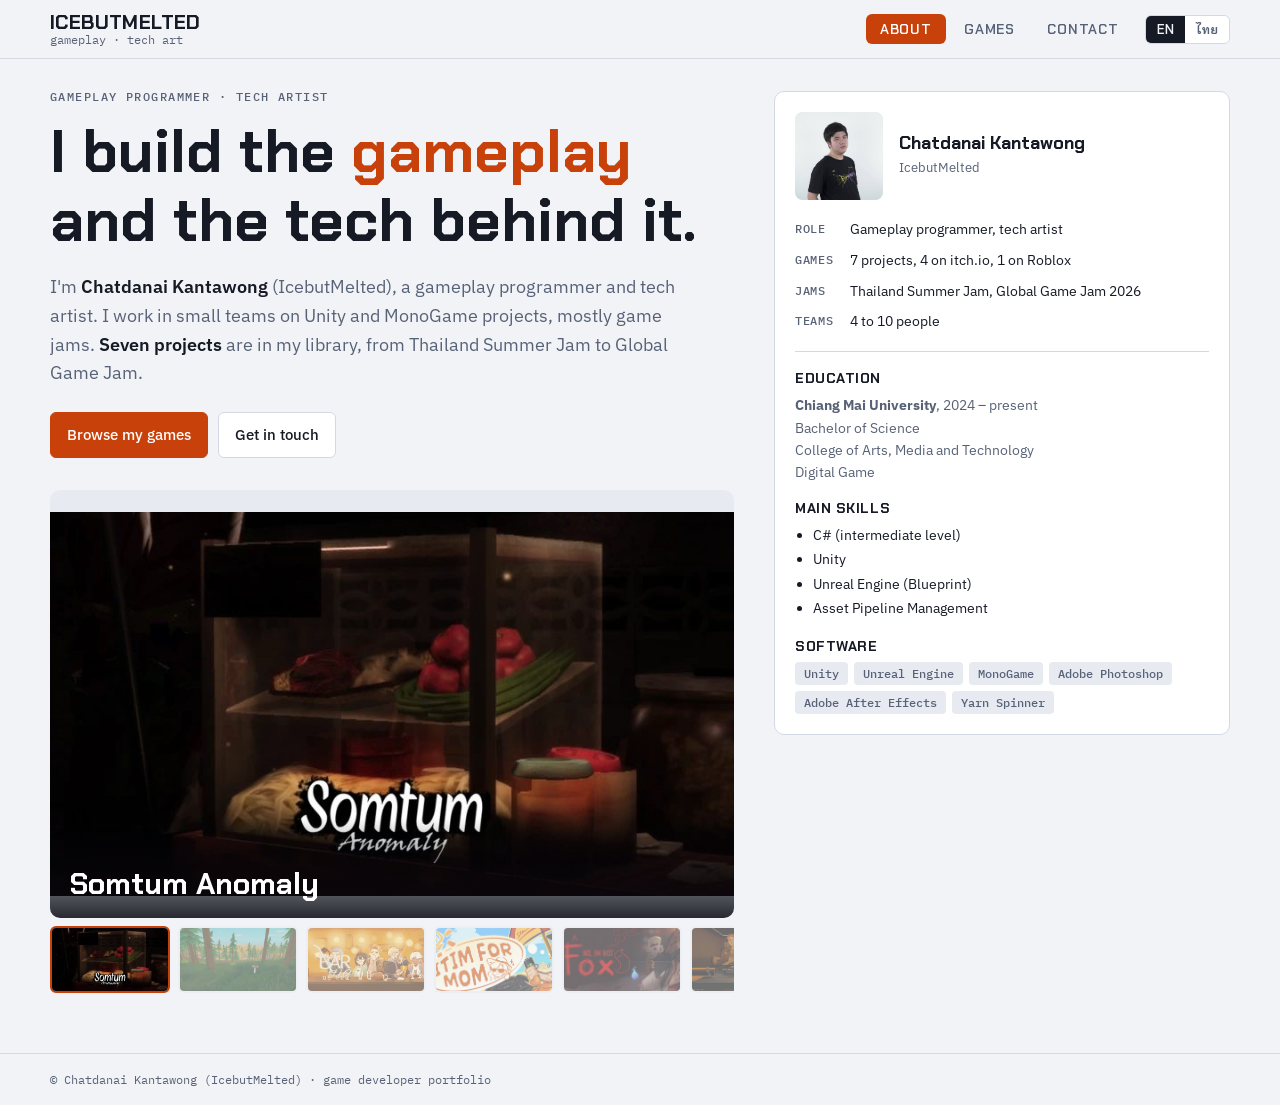
==== commit fc265eba: "Remove 3D page, gallery and 3D skills Co-Authored-By: Claude Opus 5.5 <noreply@anthropic.com> Claude" ====
--- a/index.html
+++ b/index.html
@@ -4,7 +4,7 @@
 <meta charset="utf-8">
 <meta name="viewport" content="width=device-width, initial-scale=1, viewport-fit=cover">
 <title>IcebutMelted | Game Developer Portfolio</title>
-<meta name="description" content="Portfolio of IcebutMelted: gameplay programmer, 3D artist and tech artist.">
+<meta name="description" content="Portfolio of IcebutMelted: gameplay programmer and tech artist.">
 <link rel="preconnect" href="https://fonts.googleapis.com">
 <link rel="stylesheet" href="https://fonts.googleapis.com/css2?family=Chakra+Petch:wght@500;600;700&family=IBM+Plex+Sans:wght@400;500;600&family=IBM+Plex+Sans+Thai:wght@400;500;600&family=IBM+Plex+Mono:wght@400;500&display=swap">
 <link rel="stylesheet" href="css/style.css">
@@ -17,7 +17,6 @@
       <nav aria-label="Sections">
         <a href="index.html" data-go="about" data-i="nav_about"></a>
         <a href="games.html" data-go="games" data-i="nav_games"></a>
-        <a href="3d.html" data-go="3d" data-i="nav_3d"></a>
         <a href="contact.html" data-go="contact" data-i="nav_contact"></a>
       </nav>
       <div class="lang" role="group" aria-label="Language">
@@ -57,8 +56,7 @@
         <div class="skills">
           <div class="wide"><h3 data-i="skEdu"></h3><p class="edu" data-ih="eduV"></p></div>
           <div><h3 data-i="skMain"></h3><ul class="sk"><li data-i="skCs"></li><li>Unity</li><li data-i="skUE"></li><li>Asset Pipeline Management</li></ul></div>
-          <div><h3 data-i="skSecond"></h3><ul class="sk"><li>3D Modeling</li><li>3D Asset</li><li>3D Texturing</li><li>3D Environment</li></ul></div>
-          <div class="wide"><h3 data-i="skSoft"></h3><div class="chips"><span class="chip">Unity</span><span class="chip">Unreal Engine</span><span class="chip">MonoGame</span><span class="chip">Blender</span><span class="chip">Adobe Substance Painter</span><span class="chip">ArmorPaint</span><span class="chip">Adobe Photoshop</span><span class="chip">Adobe After Effects</span><span class="chip">Yarn Spinner</span></div></div>
+          <div class="wide"><h3 data-i="skSoft"></h3><div class="chips"><span class="chip">Unity</span><span class="chip">Unreal Engine</span><span class="chip">MonoGame</span><span class="chip">Adobe Photoshop</span><span class="chip">Adobe After Effects</span><span class="chip">Yarn Spinner</span></div></div>
         </div>
       </aside>
     </div>
@@ -70,7 +68,6 @@
 <dialog id="viewer"><img alt=""></dialog>
 <script src="js/i18n.js"></script>
 <script src="js/games.js"></script>
-<script src="js/works.js"></script>
 <script src="js/main.js"></script>
 </body>
 </html>
--- a/css/style.css
+++ b/css/style.css
@@ -1,4 +1,4 @@
-/* Layout: sticky top tab bar; Games tab is a Steam-style library (left list + main pane); 3D tab is a model stage with controls. */
+/* Layout: sticky top tab bar; Games tab is a Steam-style library (left list + main pane). */
 :root{
   --bg:#f1f3f7; --panel:#ffffff; --panel2:#e7eaf1; --line:#d3d9e4;
   --fg:#151a25; --muted:#586277; --accent:#c8410b; --accent-fg:#ffffff; --good:#12703a; --warn:#8a5a00;
@@ -145,30 +145,6 @@
 .info .btns{display:flex;flex-direction:column;gap:8px}
 .info .btn{justify-content:center}
 
-/* 3d */
-.d3{display:grid;grid-template-columns:minmax(0,1fr) 300px;gap:20px;align-items:start}
-.stage{position:relative;aspect-ratio:4/3;max-height:640px;width:100%;border:1px solid var(--line);border-radius:10px;overflow:hidden;background:radial-gradient(ellipse at 50% 35%,var(--panel2),var(--panel) 75%);touch-action:pan-y;cursor:grab}
-.stage:active{cursor:grabbing}
-.stage canvas{display:block;width:100%;height:100%}
-.stage .hint{position:absolute;left:12px;bottom:10px;font:400 12px var(--mono);color:var(--muted);pointer-events:none}
-.stage .fail{position:absolute;inset:0;display:grid;place-items:center;padding:24px;text-align:center;color:var(--muted)}
-.d3 .side-col{display:flex;flex-direction:column;gap:14px}
-.tabs{display:flex;flex-direction:column;gap:6px}
-.tabs button{text-align:left;padding:10px 12px;border-radius:8px;border:1px solid var(--line);background:var(--panel);cursor:pointer}
-.tabs button[aria-pressed="true"]{border-color:var(--accent);box-shadow:inset 0 0 0 1px var(--accent)}
-.tabs b{display:block;font-family:var(--display);font-size:16px}
-.tabs span{font-size:13px;color:var(--muted)}
-.toggles{display:flex;flex-wrap:wrap;gap:8px}
-.toggles button[aria-pressed="true"]{background:var(--fg);color:var(--bg);border-color:var(--fg)}
-.stat{display:grid;grid-template-columns:1fr auto;gap:6px 12px;font-size:14px;margin:0}
-.stat dt{color:var(--muted)} .stat dd{margin:0;font-family:var(--mono);font-variant-numeric:tabular-nums}
-
-.gallery{display:grid;grid-template-columns:repeat(auto-fill,minmax(260px,1fr));gap:16px}
-.work{margin:0;display:flex;flex-direction:column;gap:10px;min-width:0}
-.work .ph{aspect-ratio:4/3;max-width:100%;border:1px dashed var(--line);border-radius:10px;background:var(--panel);display:grid;place-items:center;color:var(--muted);font:500 12px var(--mono);letter-spacing:.08em;text-transform:uppercase}
-.work figcaption{display:flex;flex-wrap:wrap;align-items:center;gap:4px 10px}
-.work figcaption b{font:600 16px var(--display);flex-basis:100%}
-.work figcaption span:not(.chip){color:var(--muted);font-size:13px}
 .skills ul.sk{margin:0;padding-left:18px}
 .skills ul.sk li{margin-bottom:2px}
 .skills .edu{margin:0;font-size:14px}
@@ -187,7 +163,7 @@
 footer{border-top:1px solid var(--line);margin-inline:-16px;padding:18px 16px;color:var(--muted);font:400 12px var(--mono)}
 
 @media (max-width:860px){
-  .about,.gamepage,.d3{grid-template-columns:minmax(0,1fr)}
+  .about,.gamepage{grid-template-columns:minmax(0,1fr)}
   .about > aside{order:-1}
   .gamepage>.info{position:static}
   .lib{grid-template-columns:minmax(0,1fr)}
@@ -208,4 +184,3 @@
 body{margin:0}
 [hidden]{display:none!important}
 img{max-width:100%}
-.ph img{width:100%;height:100%;object-fit:cover;display:block;border-radius:inherit}
